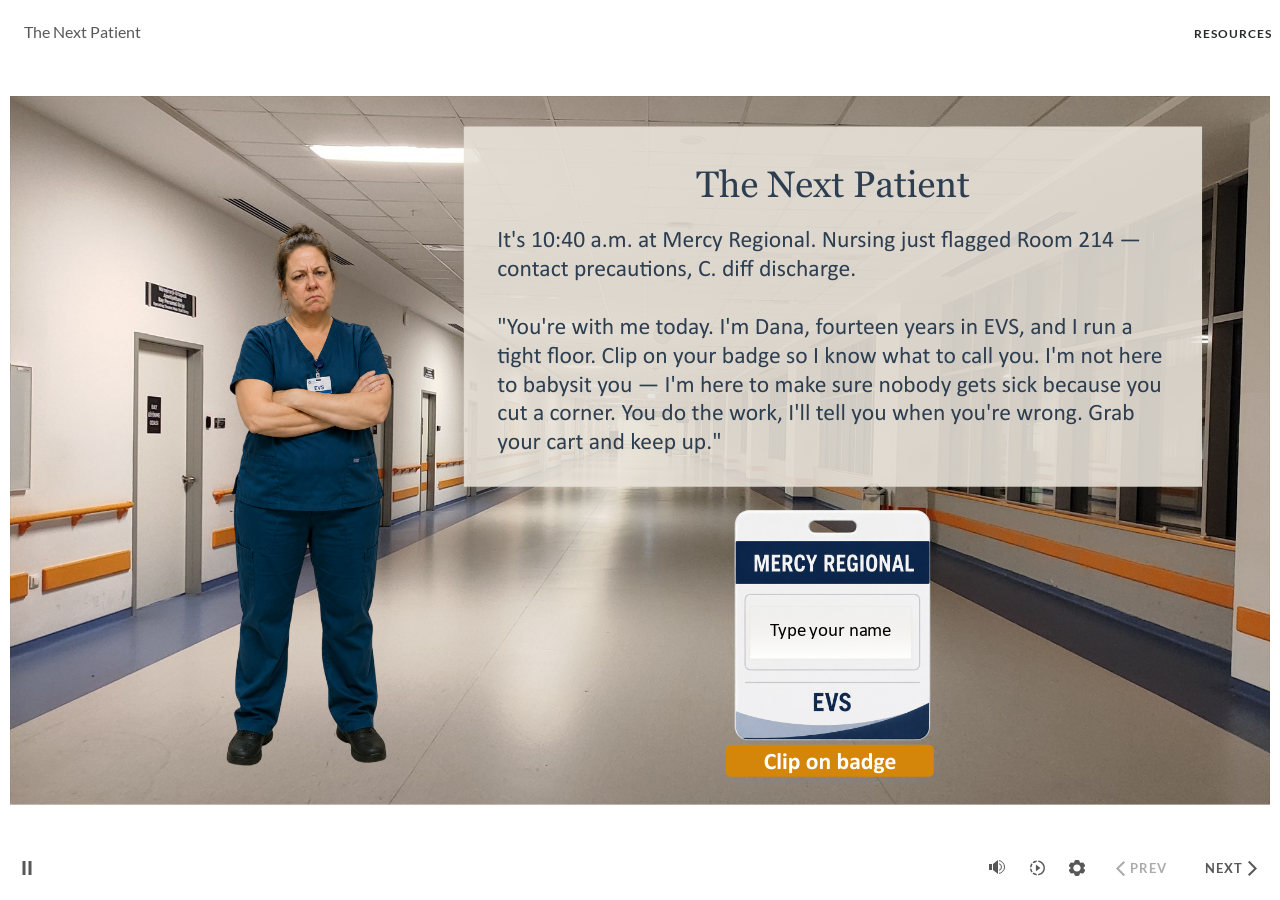
==== story.html @ 985b08ee "Add files via upload" ====
﻿<!doctype html>
<html lang="en-US">
<head>
  <meta charset="utf-8">
  <!-- Created using Storyline 360 x64 - http://www.articulate.com  -->
  <!-- version: 3.118.37034.0 -->
  <title>The Next Patient</title>
  <meta http-equiv="x-ua-compatible" content="IE=edge"/>
  <meta name="viewport" content="width=device-width,initial-scale=1,user-scalable=no,shrink-to-fit=no,minimal-ui"/>
  <meta name="apple-mobile-web-app-capable" content="yes"/>
  <style>
    html, body { height: 100%; padding: 0; margin: 0 }
    #app { height: 100%; width: 100%; }
  </style>

  <script>
    window.DS = {};
    window.globals = {
      DATA_PATH_BASE: '',
      HAS_FRAME: true,
      HAS_SLIDE: true,

      lmsPresent: false,
      tinCanPresent: false,
      cmi5Present: false,
      aoSupport: false,
      scale: 'Scaled',
      captureRc: false,
      browserSize: 'optimal',
      bgColor: '#FFFFFF',
      features: 'DropInBase,JsInteractions,LoadPromiseUpgrade,Localization,LocalizationTimeline,MediaPromiseUpgrade,PlayerMemoryEnhancements,PlayerSizeOption,SlideLevelScale',
      themeName: 'unified',
      preloaderColor: '#8C8C8C',
      suppressAnalytics: false,
      productChannel: 'stable',
      publishSource: 'storyline',
      aid: 'aid|6ab2eda1-05ac-5f25-b421-7ead1c97d7e1',
      cid: '32c3f5c1-2625-41d5-a9d0-18026ccf9404',
      playerVersion: '3.118.37034.0',
      publishTimestamp: '2026-06-10T00:47:49.8222255Z',
      maxIosVideoElements: 10,
      connectionSettings: { message: 'You%20are%20offline.%20Trying%20to%20reconnect...', useDarkTheme: true, mode: 'disabled' },
      hasFeature: function(feature) {
        return this.features.split(',').includes(feature);
      },
      
      parseParams: function(qs) {
        if (window.globals.parsedParams != null) {
          return window.globals.parsedParams;
        }
        qs = (qs || window.location.search.substr(1)).split('+').join(' ');
        var params = {},
            tokens,
            re = /[?&]?([^=]+)=([^&]*)/g;

        while (tokens = re.exec(qs)) {
          params[decodeURIComponent(tokens[1]).trim()] =
            decodeURIComponent(tokens[2]).trim();
        }
        window.globals.parsedParams = params;
        return params;
      }

    };

    if (window.flagsUnderTest != null) {
      window.globals.features = window.flagsUnderTest.reduce((accum, feature) => {
        if (!accum.includes(feature)) {
          accum.push(feature);
        }
        return accum;
      }, window.globals.features.split(',')).join();
    }
  </script>
  <script>
    var isIe11 = ('ActiveXObject' in window || window.MSBlobBuilder != null)
      && window.msCrypto != null && !window.ActiveXObject;
    if (isIe11) {
      window.globals.unsupportedBrowser = true;
      document.write(atob('[base64]'));
    }
  </script>

  <script>
    if (window.globals.hasFeature('Localization')) {
      
      
    }
  </script>

  
  
  <script>window.THREE = { };</script>
  
</head>
<body style="background: #FFFFFF" class="cs-HTML theme-unified">
  <!-- 360 -->
  <script>!function(){var e,i=/iPhone/i,o=/iPod/i,n=/iPad/i,t=/\biOS-universal(?:.+)Mac\b/i,r=/\bAndroid(?:.+)Mobile\b/i,a=/Android/i,d=/(?:SD4930UR|\bSilk(?:.+)Mobile\b)/i,p=/Silk/i,l=/Windows Phone/i,u=/\bWindows(?:.+)ARM\b/i,b=/BlackBerry/i,s=/BB10/i,c=/Opera Mini/i,f=/\b(CriOS|Chrome)(?:.+)Mobile/i,h=/Mobile(?:.+)Firefox\b/i,v=function(e){return void 0!==e&&"MacIntel"===e.platform&&"number"==typeof e.maxTouchPoints&&e.maxTouchPoints>1&&"undefined"==typeof MSStream};e=function(e){var m={userAgent:"",platform:"",maxTouchPoints:0};e||"undefined"==typeof navigator?"string"==typeof e?m.userAgent=e:e&&e.userAgent&&(m={userAgent:e.userAgent,platform:e.platform,maxTouchPoints:e.maxTouchPoints||0}):m={userAgent:navigator.userAgent,platform:navigator.platform,maxTouchPoints:navigator.maxTouchPoints||0};var g=m.userAgent,y=g.split("[FBAN");void 0!==y[1]&&(g=y[0]),void 0!==(y=g.split("Twitter"))[1]&&(g=y[0]);var A=function(e){return function(i){return i.test(e)}}(g),w={apple:{phone:A(i)&&!A(l),ipod:A(o),tablet:!A(i)&&(A(n)||v(m))&&!A(l),universal:A(t),device:(A(i)||A(o)||A(n)||A(t)||v(m))&&!A(l)},amazon:{phone:A(d),tablet:!A(d)&&A(p),device:A(d)||A(p)},android:{phone:!A(l)&&A(d)||!A(l)&&A(r),tablet:!A(l)&&!A(d)&&!A(r)&&(A(p)||A(a)),device:!A(l)&&(A(d)||A(p)||A(r)||A(a))||A(/\bokhttp\b/i)},windows:{phone:A(l),tablet:A(u),device:A(l)||A(u)},other:{blackberry:A(b),blackberry10:A(s),opera:A(c),firefox:A(h),chrome:A(f),device:A(b)||A(s)||A(c)||A(h)||A(f)},any:!1,phone:!1,tablet:!1};return w.any=w.apple.device||w.android.device||w.windows.device||w.other.device,w.phone=w.apple.phone||w.android.phone||w.windows.phone,w.tablet=w.apple.tablet||w.android.tablet||w.windows.tablet,w}(),"object"==typeof exports&&"undefined"!=typeof module?module.exports=e:"function"==typeof define&&define.amd?define((function(){return e})):this.isMobile=e}();
    window.isMobile.apple.tablet = window.isMobile.apple.tablet ||
      (navigator.platform === 'MacIntel' && navigator.maxTouchPoints > 1);
    window.isMobile.apple.device = window.isMobile.apple.device || window.isMobile.apple.tablet;
    window.isMobile.tablet = window.isMobile.tablet || window.isMobile.apple.tablet;
    window.isMobile.any = window.isMobile.any || window.isMobile.apple.tablet;
  </script>

  <div id="focus-sink" tabindex="-1"></div>

  <div id="preso"></div>
  <script>
    (function() {

      var classTypes = [ 'desktop', 'mobile', 'phone', 'tablet' ];

      var addDeviceClasses = function(prefix, testObj) {
        var curr, i;
        for (i = 0; i < classTypes.length; i++) {
          curr = classTypes[i];
          if (testObj[curr]) {
            document.body.classList.add(prefix + curr);
          }
        }
      };

      var params = window.globals.parseParams(),
          isDevicePreview = params.devicepreview === '1',
          isPhoneOverride = params.deviceType === 'phone' || (isDevicePreview && params.phone == '1'),
          isTabletOverride = (params.deviceType === 'tablet' || isDevicePreview) && !isPhoneOverride,
          isMobileOverride = isPhoneOverride || isTabletOverride;

      var deviceView = {
        desktop: !window.isMobile.any && !isMobileOverride,
        mobile: window.isMobile.any || isMobileOverride,
        phone: isPhoneOverride || (window.isMobile.phone && !isTabletOverride),
        tablet: isTabletOverride || window.isMobile.tablet
      };

      window.globals.deviceView = deviceView;
      window.isMobile.desktop = !window.isMobile.any;
      window.isMobile.mobile = window.isMobile.any;

      addDeviceClasses('view-', deviceView);

    })();
  </script>
  
  <script src='story_content/triggers.js' type=text/javascript></script>
<script src='story_content/user.js' type=text/javascript></script>
  <div class="slide-loader"></div>

  <script>
    var doc = document, loader = doc.body.querySelector('.slide-loader'); [ 1, 2, 3 ].forEach(function(n) { var d = doc.createElement('div'); d.style.backgroundColor = window.globals.preloaderColor; d.classList.add('mobile-loader-dot'); d.classList.add('dot' + n); loader.appendChild(d); });
  </script>

  <div class="mobile-load-title-overlay" style="display: none">
    <div class="mobile-load-title">The Next Patient</div>
  </div>

  <div class="mobile-chrome-warning"></div>

  
<style>
  .warn-connection-dialog {
    display: none;
    background: transparent;
    pointer-events: all;
    position: fixed;
    left: 0;
    top: 0;
    width: 100%;
    height: 100%;
    z-index: 999;
  }

  .warn-connection-content {
    pointer-events: all;
    border-radius: 4px;
    background: white;
    border: 1px solid #E7E7E7;
    color: #333333;
    box-shadow: 0 2px 4px rgba(0, 0, 0, 0.25);
    transition: all 150ms ease-out;
    position: absolute;
    white-space: nowrap;
  }

  .view-phone.is-landscape .warn-connection-content {
    left: 23px;
    bottom: 23px;
  }

  .view-tablet.is-landscape .warn-connection-content {
    left: 50%;
    top: 20px;
    transform: translateX(-50%);
  }

  .view-mobile.is-portrait .warn-connection-content {
    transform: translate(-50%, calc(-100% - 15px));
  }

  .warn-connection-content p {
    display: inline-block;
    margin: 0 8px 0 0;
    line-height: 33px;
    font-size: 11px;
  }

  .warn-connection-content svg {
    position: relative;
    vertical-align: middle;
    margin: 0 2px 2px 8px;
  }

  .view-desktop .warn-connection-content {
    left: 1.5em;
    bottom: 1.5em;
  }

  .view-desktop .warn-connection-content p {
    font-size: 1.1em;
  }

  .is-offline .warn-connection-dialog {
    display: block;
  }

  .is-offline .cs-panel * {
    pointer-events: none !important;
  }

  .is-offline .cs-panel {
    pointer-events: all !important;
  }

  .is-offline #nav-controls * {
    pointer-events: none !important;
  }

  .is-offline #nav-controls {
    pointer-events: all !important;
  }
</style>

<div class="warn-connection-dialog" role="alertdialog" aria-modal="true" tabindex="0" aria-labelledby="warn-connection-message">
  <div class="warn-connection-content">
    <svg width="17" height="15" viewBox="0 0 17 15" xmlns="http://www.w3.org/2000/svg">
      <path fill="#8F0000" stroke="white" d="M16.07,12.98 L15.88,12.23 L9.51,1.21 C8.97,0.26,7.6,0.26,7.06,1.21 L0.69,12.23 C0.15,13.16,0.81,14.36,1.91,14.36 H14.65 C15.47,14.36,16.05,13.7,16.07,12.98 Z"/>
      <path fill="white" stroke="white" d="M8.58,5.5 C8.35,5.28,8.5,5.35,8.21,5.32 C8.09,5.35,7.97,5.49,7.96,5.67 C7.97,5.79,7.98,5.92,7.98,6.04 L7.98,6.04 C7.99,6.17,8,6.31,8.01,6.43 L8.01,6.44 C8.03,6.92,8.06,7.41,8.09,7.9 L8.09,7.9 C8.12,8.39,8.14,8.88,8.17,9.37 C8.17,9.39,8.18,9.42,8.2,9.44 C8.23,9.46,8.25,9.47,8.28,9.47 C8.31,9.47,8.34,9.46,8.35,9.44 C8.37,9.43,8.38,9.4,8.39,9.35 L8.39,9.34 C8.39,9.24,8.4,9.15,8.4,9.05 L8.4,9.05 C8.41,8.96,8.41,8.86,8.42,8.75 C8.43,8.44,8.45,8.12,8.47,7.81 L8.47,7.81 C8.49,7.49,8.51,7.18,8.53,6.87 C8.55,6.46,8.56,6.05,8.59,5.64 L8.6,5.62 C8.6,5.57,8.59,5.53,8.58,5.5 L8.21,5.32 Z"/>
      <circle fill="white" stroke="white" cx="8.3" cy="11.35" r="0.3"/>
    </svg>
    <p id="warn-connection-message">You are offline. Trying to reconnect...</p>
  </div>
</div>

<script>
  (function() {
    window.DS.connection = {
      warningShown: false,
      assets: {},
      loadingAssetGroup: false,
      retryDelay: 500
    };

    var connectionSettings = window.globals.connectionSettings || {};

    var useConnectionMessages = window.AbortController != null &&
      window.location.protocol != 'file:' &&
      connectionSettings.mode === 'normal';

    window.DS.connection.useConnectionMessages = useConnectionMessages;

    var assetCount = 0;
    var checkLoadedId;


    if (useConnectionMessages && connectionSettings != null) {
      var contentEl = document.querySelector('.warn-connection-content');
      var messageEl = contentEl.querySelector('p');

      if (connectionSettings.useDarkTheme) {
        contentEl.style.borderColor = '#BABBBA';
        contentEl.style.backgroundColor = '#282828';
        contentEl.style.color = '#FFFFFF';
      }

      if (connectionSettings.message != null) {
        messageEl.textContent = window.decodeURIComponent(connectionSettings.message);
      }
    }

    function checkAssetsReady() {
      for (var i in DS.connection.assets) {
        if (!DS.connection.assets[i].success) {
          return false;
        }
      }
      return true;
    }

    function stopAssetGroup() {
      if (!useConnectionMessages) { return; }

      assetCount = 0;

      DS.connection.oldAssetGroup = DS.connection.assets;
      DS.connection.assets = {};
      DS.connection.loadingAssetGroup = false;
      clearInterval(checkLoadedId);
    }

    function startAssetGroup() {
      if (!useConnectionMessages) { return; }
      var ticks = 0;
      clearInterval(checkLoadedId);
      checkLoadedId = setInterval(function() {
        var loaded = 0;
        if (assetCount === 0 && loaded === 0) {
          clearInterval(checkLoadedId);
          return;
        }

        for (var i in DS.connection.assets) {
          if (DS.connection.assets[i].success) {
            loaded++;
          }
        }

        if (assetCount === loaded && checkAssetsReady()) {
          for (var i in DS.connection.assets) {
            if (DS.connection.assets[i].action) {
              DS.connection.assets[i].action();
            }
          }
          hideWarning();
          stopAssetGroup();
        }
      }, 100)
    }

    function requiredAsset(url, action, retry, type) {
      if (!useConnectionMessages) { return; }
      if (DS.connection.assets[url]) { return; }

      DS.connection.assets[url] = {
        success: false, action: action, retry: retry, type: type
      };
      assetCount = Object.keys(DS.connection.assets).length;
      if (!DS.connection.loadingAssetGroup) {
        startAssetGroup();
      }
      DS.connection.loadingAssetGroup = true;
    }

    function assetLoaded(url) {
      if (!useConnectionMessages) { return; }
      if (DS.connection.assets[url]) {
        DS.connection.assets[url].success = true;
      }
    }

    function assetFailed(url) {
      if (!useConnectionMessages) { return; }
      if (!DS.connection.assets[url]) {
        if (/\.js$/.test(url) && url.indexOf('transcripts') === -1) {
          setTimeout(function() {
            if (DS.connection.lastSlideLoaded != null) {
              DS.connection.lastSlideLoaded();
            }
          }, DS.connection.retryDelay);
        }
        return;
      }
      if (!DS.connection.warningShown) { showWarning(); }
      if (DS.connection.assets[url].retry) {
        setTimeout(function() {
          if (!DS.connection.assets[url].success) {
            DS.connection.assets[url].retry()
          }
        }, DS.connection.retryDelay);
      }
    }

    function hideWarning() {
      document.body.classList.remove('is-offline');
      DS.connection.warningShown = false;
      enableKeys();
    }
    DS.connection.hideWarning = hideWarning

    function showWarning(btn) {
      document.body.classList.add('is-offline')
      DS.connection.warningShown = true;
      updateWarningPosition();
      disableKeys();
    }

    function updateWarningPosition() {
      if (!DS.connection.warningShown) {
        return;
      }

      var isPortrait = document.body.classList.contains('is-portrait');
      var isMobile = document.body.classList.contains('view-mobile');
      var warningEl = document.querySelector('.warn-connection-content');

      if (isPortrait && isMobile) {
        var slide = document.querySelector('.primary-slide');
        var slideRect = slide != null
          ? slide.getBoundingClientRect()
          : { top: window.innerHeight, left: 0, width: window.innerWidth };

        warningEl.style.top = `${slideRect.top}px`
        warningEl.style.left = `${slideRect.left + slideRect.width / 2}px`
      } else {
        warningEl.style.top = null;
        warningEl.style.left = null;
      }

      window.requestAnimationFrame(updateWarningPosition);
    }

    function onDisableKeyDown(e) {
      e.preventDefault();
      e.stopImmediatePropagation();
    }

    function onDisableKeyUp(e) {
      e.preventDefault();
      e.stopImmediatePropagation();
    }

    var accStyle = document.createElement('style');
    var warnDialogEl = document.querySelector('.warn-connection-dialog');

    function disableKeys() {
      if (DS.views && DS.views.nsStack && DS.views.nsStack.length === 1) {
        DS.views.nsStack[0].tabReachable = false
        DS.views.nsStack[0].updateTabIndex(true);
      }

      accStyle.innerHTML = '.acc-shadow-dom { display: none; }';
      document.body.appendChild(accStyle);

      warnDialogEl.parentNode.append(warnDialogEl);
      warnDialogEl.focus();
    }

    function enableKeys() {
      accStyle.remove();
      if (DS.views && DS.views.nsStack && DS.views.nsStack.length === 1 && DS.views.nsStack[0].name === '_frame') {
        DS.views.nsStack[0].tabReachable = true;
        DS.views.nsStack[0].updateTabIndex();
      }
    }

    // these will all be noops if the feature flag isn't set in
    // the data and `window.globals.features`
    DS.connection.requiredAsset = requiredAsset;
    DS.connection.assetLoaded = assetLoaded;
    DS.connection.assetFailed = assetFailed;
    DS.connection.stopAssetGroup = stopAssetGroup;
    DS.connection.startAssetGroup = startAssetGroup;
  })();
</script>


  <script>
    
    if (window.autoSpider && window.vInterfaceObject) {
      document.querySelector('.mobile-load-title-overlay').style.display = 'none';
    }
  </script>

  

  <link rel="stylesheet" href="html5/data/css/output.min.css" data-noprefix/>
</body>
<script src="html5/lib/scripts/bootstrapper.min.js"></script>
</html>
---- html5/data/css/output.min.css ----
@font-face {
  font-family: 'LatoBold Charset1_ Bold2D8C2DC6';
  src: url('[data-uri]');
  font-style: normal;
  font-weight: bold;
}
@font-face {
  font-family: 'Lato Charset1_ 6ePHUVAz237AF536';
  src: url('[data-uri]');
  font-style: normal;
  font-weight: normal;
}
@font-face {
  font-family: 'Georgia Charset1_ 5xEaN6C5580AA';
  src: url('[data-uri]');
  font-style: normal;
  font-weight: normal;
}
@font-face {
  font-family: 'Calibri Charset1_ 66lrAF9883677';
  src: url('[data-uri]');
  font-style: normal;
  font-weight: normal;
}
@font-face {
  font-family: 'CalibriBold CharsetBold862FBBC3';
  src: url('[data-uri]');
  font-style: normal;
  font-weight: bold;
}
@font-face {
  font-family: 'Open SansBold CharsBold02F46B6C';
  src: url('[data-uri]');
  font-style: normal;
  font-weight: bold;
}
@font-face {
  font-family: 'Georgia Charset0_v2mMMb9D06365F';
  src: url('[data-uri]');
  font-style: normal;
  font-weight: normal;
}
@font-face {
  font-family: 'Calibri Charset0_v2mWipD31519F7';
  src: url('[data-uri]');
  font-style: normal;
  font-weight: normal;
}
@font-face {
  font-family: 'CalibriBold CharsetBold507D4E76';
  src: url('[data-uri]');
  font-style: normal;
  font-weight: bold;
}
@font-face {
  font-family: 'Open SansBold CharsBoldE47A47C6';
  src: url('[data-uri]');
  font-style: normal;
  font-weight: bold;
}
.cs-HTML {
  background: rgba(255, 255, 255, 1);
}
.cs-pxabnsnfns00010100101 .cs-infopanel  {
  box-shadow: 0 1px 0 rgba(0, 0, 0, 0);
  background: rgba(255, 255, 255, 1);
}
.cs-pxabnsnfns00010100101 .cs-infopanel .cs-link {
  color: rgba(88, 88, 88, 1);
}
.cs-pxabnsnfns00010100101 .cs-infopanel .cs-link:hover {
  color: rgba(255, 255, 255, 1);
}
.cs-pxabnsnfns00010100101 .cs-infopanel .cs-name {
  color: rgba(68, 68, 68, 1);
}
.cs-pxabnsnfns00010100101 .cs-infopanel .cs-title {
  color: rgba(153, 153, 153, 1);
}
.cs-pxabnsnfns00010100101 .cs-infopanelpopup  {
  box-shadow: 0 1px 0 rgba(0, 0, 0, 0);
  background: rgba(0, 0, 0, 0);
}
.cs-pxabnsnfns00010100101 .cs-infopanelpopup .cs-link {
  color: rgba(255, 0, 0, 1);
}
.cs-pxabnsnfns00010100101 .cs-infopanelpopup .cs-link:hover {
  color: rgba(255, 255, 255, 1);
}
.cs-pxabnsnfns00010100101 .cs-infopanelpopup .cs-name {
  color: rgba(255, 255, 255, 1);
}
.cs-pxabnsnfns00010100101 .cs-infopanelpopup .cs-bio {
  color: rgba(88, 88, 88, 1);
}
.cs-pxabnsnfns00010100101 .cs-timer  {
  color: rgba(88, 88, 88, 1);
}
.cs-pxabnsnfns00010100101 .cs-duration stop:first-child {
  stop-color: rgba(220, 220, 220, 1);
}
.cs-pxabnsnfns00010100101 .cs-duration stop:last-child {
  stop-color: rgba(220, 220, 220, 1);
}
.cs-pxabnsnfns00010100101 .cs-elapsed stop:first-child {
  stop-color: rgba(254, 227, 71, 1);
}
.cs-pxabnsnfns00010100101 .cs-elapsed stop:last-child {
  stop-color: rgba(254, 227, 71, 1);
}
.cs-pxabnsnfns00010100101 .cs-timer .cs-pie .cs-innerstroke {
  stroke: rgba(199, 199, 199, 1);
}
.cs-pxabnsnfns00010100101 .cs-timer .cs-pie .cs-innerborder {
  stroke: rgba(255, 255, 255, 1);
}
.cs-pxabnsnfns00010100101 .cs-window  {
  box-shadow: 0 8px 5px rgba(0, 0, 0, 0.2);
  border-color: rgba(49, 99, 0, 1);
  background: rgba(250, 250, 250, 1);
  color: rgba(70, 70, 70, 1);
}
.cs-pxabnsnfns00010100101 .cs-window .cs-diva {
  border-color: rgba(0, 0, 0, 0);
}
.cs-pxabnsnfns00010100101 .cs-window .cs-divb {
  border-color: rgba(0, 0, 0, 0);
}
.cs-pxabnsnfns00010100101 .cs-editor .cs-editor-slide {
  color: rgba(255, 255, 255, 1);
}
.cs-pxabnsnfns00010100101 .cs-editor .cs-editor-html {
  color: rgba(70, 70, 70, 1);
}
.cs-pxabnsnfns00010100101 .cs-editor .cs-editor-button {
  text-shadow: 0 1px 0 rgba(0, 0, 0, 0);
  color: rgba(255, 255, 255, 1);
  border-color: rgba(33, 68, 0, 1);
  background: rgba(60, 124, 0, 1);
}
.cs-pxabnsnfns00010100101 .cs-editor .cs-editor-button:hover {
  background: rgba(66, 142, 0, 1);
}
.cs-pxabnsnfns00010100101 .cs-editor .cs-editor-button:active {
  background: rgba(46, 93, 0, 1);
}
.cs-pxabnsnfns00010100101 .cs-listitem  {
  color: rgba(70, 70, 70, 1);
  border-color: none;
  border: 1px solid transparent;
}
.cs-pxabnsnfns00010100101 .cs-listitem:hover {
  background: rgba(0, 0, 0, 0.05);
  border-color: rgba(142, 143, 142, 1) !important;
  border-width: 1px;
  border-radius: 2px;
  border-style: solid;
  box-sizing: border-box;
}
.cs-pxabnsnfns00010100101 .cs-listitem.hover {
  background: rgba(0, 0, 0, 0.05);
  border-color: rgba(142, 143, 142, 1) !important;
  border-width: 1px;
  border-radius: 2px;
  border-style: solid;
  box-sizing: border-box;
}
.cs-pxabnsnfns00010100101 .cs-glossary  {
  color: rgba(70, 70, 70, 1);
}
.cs-pxabnsnfns00010100101 .cs-glossary .cs-scrolling-panel {
  background: rgba(0, 0, 0, 0);
}
.cs-pxabnsnfns00010100101 .cs-glossary .cs-term.cs-selected .cs-choice-list-trigger {
  color: rgba(255, 255, 255, 1);
  background: rgba(255, 255, 255, 1);
}
.cs-pxabnsnfns00010100101 .cs-glossary .cs-term.cs-selected .cs-choice-list-trigger:focus {
  color: rgba(255, 255, 255, 1);
  background: rgba(255, 255, 255, 1);
}
.cs-pxabnsnfns00010100101 .cs-glossary .cs-term:hover .cs-choice-list-trigger {
  background: rgba(70, 70, 70, 1);
}
.cs-pxabnsnfns00010100101 .cs-glossary .cs-term.hover .cs-choice-list-trigger {
  background: rgba(70, 70, 70, 1);
}
.cs-pxabnsnfns00010100101 .cs-glossary .cs-term .cs-choice-list-trigger:focus {
  background: rgba(70, 70, 70, 1);
}
.cs-pxabnsnfns00010100101 .cs-glossary .cs-diva {
  border-color: rgba(0, 0, 0, 0);
}
.cs-pxabnsnfns00010100101 .cs-glossary .cs-divb {
  border-color: rgba(0, 0, 0, 0);
}
.cs-pxabnsnfns00010100101 .cs-glossary .cs-divc {
  border-color: rgba(0, 0, 0, 0);
}
.cs-pxabnsnfns00010100101 .cs-glossary .cs-heading {
  color: rgba(44, 47, 48, 1);
  font-weight: 700;
}
.note-content p span {
  color: rgba(70, 70, 70, 1);
  line-height: 1.4em;
  font-size: 103.769%;
}
.cs-pxabnsnfns00010100101 .cs-resource .cs-separator {
  border-color: rgba(0, 0, 0, 0);
}
.cs-pxabnsnfns00010100101 .cs-outline  {
  color: rgba(45, 45, 45, 1);
}
.cs-pxabnsnfns00010100101 .cs-outline .cs-diva {
  border-color: rgba(0, 0, 0, 0);
}
.cs-pxabnsnfns00010100101 .cs-outline .cs-divb {
  border-color: rgba(0, 0, 0, 0);
}
.cs-pxabnsnfns00010100101 .cs-outline .cs-divc {
  border-color: rgba(0, 0, 0, 0);
}
.cs-pxabnsnfns00010100101 .cs-outline .cs-search-filter:hover {
  color: rgba(0, 0, 0, 0);
}
.cs-pxabnsnfns00010100101 .cs-outline .cs-search-filter.hover {
  color: rgba(0, 0, 0, 0);
}
.cs-pxabnsnfns00010100101 .cs-transcript  {
  color: rgba(255, 255, 255, 1);
}
.cs-pxabnsnfns00010100101 .cs-transcript .cs-div {
  border-color: rgba(0, 0, 0, 0);
}
.cs-pxabnsnfns00010100101 .cs-tabs:not(.topmenu-item) {
  color: rgba(39, 43, 44, 1);
}
.cs-pxabnsnfns00010100101 .cs-tabs .cs-inner-button:not(.topmenu-item) {
  text-shadow: 0 1px 0 rgba(0, 0, 0, 0);
}
.cs-pxabnsnfns00010100101 .cs-tabs:hover:not(.topmenu-item) {
  color: rgba(39, 43, 44, 1);
}
.cs-pxabnsnfns00010100101 .cs-tabs.cs-selected {
  background: rgba(0, 0, 0, 0);
  color: rgba(39, 43, 44, 1);
}
.cs-pxabnsnfns00010100101 .cs-seekcontrol  {
  background: rgba(0, 0, 0, 0);
  border-color: rgba(0, 0, 0, 0);
}
.cs-pxabnsnfns00010100101 .cs-seekcontrol .cs-button:hover .cs-icon {
  fill: rgba(255, 255, 255, 1);
}
.cs-pxabnsnfns00010100101 .cs-seekcontrol .cs-button.hover .cs-icon {
  fill: rgba(255, 255, 255, 1);
}
.cs-pxabnsnfns00010100101 .cs-seekcontrol .cs-button .cs-icon-shadow {
  fill: rgba(0, 0, 0, 0);
}
.cs-pxabnsnfns00010100101 .cs-seekcontrol .cs-button .cs-icon {
  fill: rgba(140, 140, 140, 1);
}
.cs-pxabnsnfns00010100101 .cs-seekcontrol .cs-seek .cs-fill {
  background: rgba(255, 255, 255, 0.6);
}
.cs-pxabnsnfns00010100101 .cs-seekcontrol .cs-seek {
  background: rgba(142, 143, 142, 1);
  border-color: rgba(0, 0, 0, 0);
}
.cs-pxabnsnfns00010100101 .cs-searchinput .cs-input {
  color: rgba(70, 70, 70, 1);
  border-color: rgba(0, 0, 0, 0);
  background: rgba(0, 0, 0, 0.05);
}
.cs-pxabnsnfns00010100101 .cs-searchinput .cs-input:focus {
  color: rgba(44, 47, 48, 1);
  background: rgba(41, 41, 41, 1);
}
.cs-pxabnsnfns00010100101 .cs-searchinput .cs-input:hover {
  box-shadow: inset 0 0 1px 0 rgba(69, 126, 19, 0);
}
.cs-pxabnsnfns00010100101 .cs-searchinput .cs-input.hover {
  box-shadow: inset 0 0 1px 0 rgba(69, 126, 19, 0);
}
.cs-pxabnsnfns00010100101 .cs-searchinput .cs-button .cs-icon {
  fill: rgba(88, 88, 88, 1);
}
.cs-pxabnsnfns00010100101 .cs-searchinput .cs-button:hover {
  fill: rgba(63, 133, 0, 1);
}
.cs-pxabnsnfns00010100101 .cs-searchinput .cs-button.hover {
  fill: rgba(63, 133, 0, 1);
}
.cs-pxabnsnfns00010100101 .cs-menu  {
  box-shadow: 0 1px 0 rgba(0, 0, 0, 0);
  background: rgba(250, 250, 250, 1);
}
.cs-pxabnsnfns00010100101 .cs-topmenu-item.active .cs-tab {
  background: rgba(250, 250, 250, 1);
}
.cs-pxabnsnfns00010100101 .cs-logo  {
  box-shadow: 0 1px 0 rgba(37, 75, 0, 1);
  background: rgba(255, 255, 255, 0);
}
.cs-pxabnsnfns00010100101 .cs-checkbox  {
  color: rgba(255, 255, 255, 1);
}
.cs-pxabnsnfns00010100101 .cs-checkbox:hover {
  border-color: rgba(175, 221, 130, 1);
}
.cs-pxabnsnfns00010100101 .cs-checkbox.hover {
  border-color: rgba(175, 221, 130, 1);
}
.cs-pxabnsnfns00010100101 .cs-checkbox .cs-box {
  color: rgba(255, 255, 255, 1);
  border-color: rgba(42, 83, 0, 1);
}
.cs-pxabnsnfns00010100101 .cs-checkbox .cs-box:checked::after {
  color: rgba(43, 196, 0, 1);
}
.cs-pxabnsnfns00010100101 .cs-button  {
  text-shadow: 0 1px 0 rgba(0, 0, 0, 0);
  color: rgba(88, 88, 88, 1);
  border-color: rgba(0, 0, 0, 0);
  background: rgba(0, 0, 0, 0);
  box-shadow: 0 1px 0 rgba(0, 0, 0, 0);
}
.cs-pxabnsnfns00010100101 .cs-button .cs-icon {
  fill: rgba(88, 88, 88, 1);
}
.cs-pxabnsnfns00010100101 .cs-button .cs-icon-shadow {
  fill: rgba(0, 0, 0, 0);
}
.cs-pxabnsnfns00010100101 .cs-button:hover {
  background: rgba(39, 43, 44, 1);
}
.cs-pxabnsnfns00010100101 .cs-button.hover {
  background: rgba(39, 43, 44, 1);
}
.cs-pxabnsnfns00010100101 .cs-button:active {
  background: rgba(0, 0, 0, 0);
}
.cs-pxabnsnfns00010100101 .cs-button.cs-disabled:hover {
  background: rgba(0, 0, 0, 0);
}
.cs-pxabnsnfns00010100101 .cs-button.cs-disabled.hover {
  background: rgba(0, 0, 0, 0);
}
.cs-pxabnsnfns00010100101 .cs-button.cs-disabled:active {
  background: rgba(0, 0, 0, 0);
}
.cs-pxabnsnfns00010100101 .cs-button.cs-volume:hover {
  background: rgba(0, 0, 0, 0);
}
.cs-pxabnsnfns00010100101 .cs-button.cs-volume.hover {
  background: rgba(0, 0, 0, 0);
}
.cs-pxabnsnfns00010100101 .cs-button.cs-volume:active {
  background: rgba(0, 0, 0, 0);
}
.cs-pxabnsnfns00010100101.cs-base  {
  color: rgba(88, 88, 88, 1);
  border-color: rgba(255, 255, 255, 0);
  background: rgba(255, 255, 255, 1);
}
.cs-pxabnsnfns00010100101.cs-base .cs-separator .cs-diva {
  background: rgba(250, 250, 250, 1);
}
.cs-pxabnsnfns00010100101.cs-base .cs-separator .cs-divb {
  background: rgba(0, 0, 0, 0);
}
.cs-pxabnsnfns00010100101.cs-base .cs-topmenu-item.active .cs-tab {
  border-color: rgba(250, 250, 250, 1);
}
.cs-pxabnsnfns00010100101.cs-base .cs-topmenu-item.active .cs-panel {
  border-color: rgba(250, 250, 250, 1);
}
.cs-pxabnsnfns00010100101.cs-base .cs-left {
  background: rgba(250, 250, 250, 1);
}
.cs-pxabnsnfns00010100101.cs-base .cs-area-primary .cs-slide-container {
  background: rgba(255, 255, 255, 1);
}
.cs-pxabnsnfns00010100101.cs-base.cs-custom-theme .cs-brandhighlight-bg {
  background: rgba(72, 147, 184, 1) !important;
}
.cs-pxabnsnfns00010100101.cs-base.cs-custom-theme .cs-brandhighlight-secondary-bg {
  background: rgba(72, 147, 184, 1) !important;
}
.cs-pxabnsnfns00010100101.cs-base.cs-custom-theme .cs-brandhighlight-border {
  border-color: rgba(72, 147, 184, 1) !important;
}
.cs-pxabnsnfns00010100101.cs-base.cs-custom-theme .cs-brandhighlight-text {
  color: rgba(72, 147, 184, 1) !important;
}
.cs-pxabnsnfns00010100101.cs-base.cs-custom-theme .cs-brandhighlight-fill {
  fill: rgba(72, 147, 184, 1) !important;
}
.cs-pxabnsnfns00010100101.cs-base.cs-custom-theme .cs-listitem.cs-selected {
  background-color: rgba(0, 0, 0, 0.05) !important;
}
.cs-pxabnsnfns00010100101 .cs-volume::-moz-range-thumb {
  border-color: rgba(43, 85, 0, 1);
  box-shadow: inset 0 0 1px 0 rgba(43, 85, 0, 1);
  background: rgba(255, 255, 255, 1);
}
.cs-pxabnsnfns00010100101 .cs-volume::-ms-thumb {
  border-color: rgba(43, 85, 0, 1);
  box-shadow: inset 0 0 1px 0 rgba(43, 85, 0, 1);
  background: rgba(255, 255, 255, 1);
}
.cs-pxabnsnfns00010100101 .cs-volume::-webkit-slider-thumb {
  border-color: rgba(43, 85, 0, 1);
  box-shadow: inset 0 0 1px 0 rgba(43, 85, 0, 1);
  background: rgba(255, 255, 255, 1);
}
.cs-pxabnsnfns00010100101 .cs-volume::-moz-range-track {
  border-color: rgba(66, 140, 1, 1);
  background: rgba(142, 143, 142, 1);
}
.cs-pxabnsnfns00010100101 .cs-volume::-ms-track {
  border-color: rgba(66, 140, 1, 1);
  background: rgba(142, 143, 142, 1);
}
.cs-pxabnsnfns00010100101 .cs-volume::-webkit-slider-runnable-track {
  border-color: rgba(66, 140, 1, 1);
  background: rgba(142, 143, 142, 1);
}
body.show-focus .tab-focus-box {
  box-shadow: 0 0 0 1px rgba(255, 255, 0, 1), 0 0 0 3px rgba(0, 32, 96, 1), 0 0 5px 5px rgba(255, 255, 0, 1);
  border-color: transparent;
  outline: 2px transparent solid;
}
.skipnav {
  box-shadow: 0 0 0 1px rgba(255, 255, 0, 1), 0 0 0 3px rgba(0, 32, 96, 1), 0 0 5px 5px rgba(255, 255, 0, 1);
  border-color: transparent;
  outline: 2px transparent solid;
}
.cs-pxabnsnfns00010100101 .cs-listitem:hover {
  color: none;
}
.cs-pxabnsnfns00010100101 .cs-listitem.hover {
  color: none;
}
.cs-pxabnsnfns00010100101 .cs-listitem.cs-viewed {
  color: #464646;
}
.cs-pxabnsnfns00010100101 .cs-listitem {
  color: #464646;
}
.cs-pxabnsnfns00010100101 .cs-listitem:hover .cs-icon-carrot * {
  fill: none;
}
.cs-pxabnsnfns00010100101 .cs-listitem.hover .cs-icon-carrot * {
  fill: none;
}
.cs-pxabnsnfns00010100101 .cs-listitem .cs-icon-carrot {
  color: none;
  top: calc(3px);
}
.cs-pxabnsnfns00010100101 .cs-listitem .cs-icon-carrot .cs-shadow {
  color: #2C2F30;
}
.cs-pxabnsnfns00010100101 .item-collapsible .is-scene {
  color: #2C2F30 !important;
  font-weight: 700;
}
.cs-pxabnsnfns00010100101 .is-scene .cs-icon-carrot * {
  color: #2C2F30 !important;
  font-weight: 700;
}
.cs-pxabnsnfns00010100101 .is-scene:not(.outline-links-collapse) > a {
  color: #2C2F30;
}
.cs-pxabnsnfns00010100101 .is-scene:not(.outline-links-collapse) .cs-icon-carrot * {
  fill: none !important;
  color: #2C2F30 !important;
}
.cs-pxabnsnfns00010100101 .tabs, .cs-pxabnsnfns00010100101 .cs-logo {
  border-bottom: 1px solid rgba(142, 143, 142, 1);
}
.cs-pxabnsnfns00010100101 .area-secondary-wrapper:after {
  background-image: url('[data-uri]');
  background-size: 100%;
}
.cs-pxabnsnfns00010100101 .panel-footer {
  background: #FAFAFA;
}
.cs-pxabnsnfns00010100101 #outline-search {
  background: rgba(0, 0, 0, 0.05);
  border-color: rgba(142, 143, 142, 1);
  border-width: 1px;
  border-style: solid;
}
.cs-pxabnsnfns00010100101 .topmenu-panel #outline-search {
  background: #EAEAEA;
}
.cs-pxabnsnfns00010100101 .search-icon circle, .cs-pxabnsnfns00010100101 .search-icon path {
  stroke: #585858;
}
.cs-pxabnsnfns00010100101 #outline-search input[type   =search] {
  color: #2C2F30;
}
.cs-pxabnsnfns00010100101 #outline-search ::-webkit-input-placeholder {
  color: #464646 !important;
}
.cs-pxabnsnfns00010100101 #outline-search :-ms-input-placeholder {
  color: #464646 !important;
}
.cs-pxabnsnfns00010100101 #outline-search ::-moz-placeholder {
  color: #464646 !important;
  opacity: 1;
}
.cs-pxabnsnfns00010100101 .cs-topmenu-item.active, body:not(.is-touchable-tablet) .cs-pxabnsnfns00010100101 .cs-topmenu-item:hover {
  color: #272B2C;
}
.cs-pxabnsnfns00010100101 .cs-topmenu-item.button-tapped {
  color: #272B2C;
}
.cs-pxabnsnfns00010100101 .cs-topmenu-item.active .cs-tab, .cs-pxabnsnfns00010100101 .cs-topmenu-item .cs-tab {
  background: transparent !important;
  border: none !important;
}
.cs-pxabnsnfns00010100101 .top-tabs-drop-icon div {
  background: #585858;
}
.cs-pxabnsnfns00010100101 .cs-panel.topmenu-panel .panel-content, .cs-pxabnsnfns00010100101 .top-tabs-drop {
  background: #FAFAFA;
}
.cs-pxabnsnfns00010100101 .cs-topmenu-item.active .cs-panel {
  background: #FAFAFA;
}
.cs-pxabnsnfns00010100101 .cs-menu.topmenu-panel, .cs-pxabnsnfns00010100101 .top-tabs-drop {
  border: 1px solid rgba(250, 250, 250, 1) !important;
  border-radius: 3px;
}
.cs-pxabnsnfns00010100101 .resources .resources-list a:hover {
  background: rgba(0, 0, 0, 0.05);
}
body:not(.is-touchable-tablet) .cs-pxabnsnfns00010100101 .resources .resources-list a:hover {
  background: rgba(0, 0, 0, 0.05);
}
.cs-pxabnsnfns00010100101 .resources .resources-list a.hover {
  background: rgba(0, 0, 0, 0.05);
}
body:not(.is-touchable-tablet) .cs-pxabnsnfns00010100101 .resources .resources-list a.hover {
  background: rgba(0, 0, 0, 0.05);
}
.cs-pxabnsnfns00010100101 .resources .resources-list a.button-tapped {
  background: rgba(0, 0, 0, 0.05);
}
.cs-pxabnsnfns00010100101 .cs-icon path, .cs-pxabnsnfns00010100101 .cs-icon rect, .cs-pxabnsnfns00010100101 .cs-icon polygon, .cs-pxabnsnfns00010100101 .menu-icon-wrapper.menu-icon-wrapper-hover path {
  fill: #585858;
}
.cs-pxabnsnfns00010100101 .cs-icon .icon-stroke-only {
  fill: none !important;
  stroke: #585858 !important;
}
body:not(.is-touchable-tablet) .cs-pxabnsnfns00010100101 .cs-button:hover .cs-icon path, body:not(.is-touchable-tablet) .cs-pxabnsnfns00010100101 .cs-button:hover .cs-icon rect, body:not(.is-touchable-tablet) .cs-pxabnsnfns00010100101 .cs-button:hover .cs-icon polygon {
  fill: #272B2C;
}
body:not(.is-touchable-tablet) .cs-pxabnsnfns00010100101 .cs-tabs:hover .search-icon circle, body:not(.is-touchable-tablet) .cs-pxabnsnfns00010100101 .cs-tabs:hover .search-icon path {
  stroke: #272B2C;
}
.cs-pxabnsnfns00010100101 .cs-button.button-tapped .cs-icon path, .cs-pxabnsnfns00010100101 .cs-button.button-tapped .cs-icon rect, .cs-pxabnsnfns00010100101 .cs-button.button-tapped .cs-icon polygon {
  fill: #272B2C;
}
body:not(.is-touchable-tablet) .cs-pxabnsnfns00010100101 .cs-button:hover .cs-icon .icon-stroke-only {
  fill: none !important;
  stroke: #272B2C !important;
}
.cs-pxabnsnfns00010100101 .cs-button:button-tapped .cs-icon .icon-stroke-only {
  fill: none !important;
  stroke: #272B2C !important;
}
.cs-pxabnsnfns00010100101 .menu-icon-wrapper.menu-icon-wrapper-hover svg path {
  fill: #272B2C;
}
.floating-sidebar:not(.sidebar-closed) .cs-pxabnsnfns00010100101 #hamburger .menu-icon-wrapper svg path {
  fill: #BABBBA;
}
.floating-sidebar:not(.sidebar-closed) .cs-pxabnsnfns00010100101 #hamburger .menu-icon-wrapper.menu-icon-wrapper-hover svg path {
  fill: #F8F8F8;
}
.cs-pxabnsnfns00010100101 .volume .btn:before {
  background-image: url('[data-uri]');
}
.cs-pxabnsnfns00010100101 .volume-track {
  background: #8E8F8E;
}
.cs-pxabnsnfns00010100101 .volume-icon circle {
  stroke: #585858;
}
.cs-pxabnsnfns00010100101 .cs-settings > .settings-panel {
  background: #FAFAFA;
  border: 1px solid rgba(250, 250, 250, 1) !important;
  border-radius: 3px;
}
.cs-pxabnsnfns00010100101 .cs-settings > .panel-down-arrow {
  fill: #FAFAFA;
}
.cs-pxabnsnfns00010100101 .switch-toggle .border {
  stroke: #919191;
}
.cs-pxabnsnfns00010100101 .switch-toggle .thumb-off .thumb {
  fill: #585858;
}
.cs-pxabnsnfns00010100101 .switch-toggle .thumb-on .track {
  fill: rgba(72, 147, 184, 0.3);
}
.cs-pxabnsnfns00010100101 .switch-toggle .thumb-off .track {
  fill: rgba(233, 233, 233, 1);
}
.cs-pxabnsnfns00010100101 .switch-label {
  color: #464646;
}
.cs-pxabnsnfns00010100101 .cs-panel .scrollarea-btn:after {
  background: rgba(88, 88, 88, 0.8);
}
.scrollarea-scrollbar:hover .scrollarea-btn:after, .scrollarea-scrollbar.highlight-scrollbar .scrollarea-btn:after {
  background: rgba(88, 88, 88, 0.8);
}
.floating-sidebar .sidebar-overlay {
  background: rgba(0, 0, 0, 0.85);
}
.cs-pxabnsnfns00010100101 .overlay-message {
  background: rgba(0, 0, 0, 0.85);
}
.cs-pxabnsnfns00010100101 .top-ui-bg, .cs-pxabnsnfns00010100101 .bottom-ui-bg, .cs-pxabnsnfns00010100101 .right-ui-bg, .cs-pxabnsnfns00010100101 .left-ui-bg {
  background: rgba(255, 255, 255, 0.8);
}
.cs-pxabnsnfns00010100101 .circle-progress-bg {
  fill: #FFFFFF;
}
.cs-pxabnsnfns00010100101 .circle-progress-well {
  fill: #8E8F8E;
}
.cs-pxabnsnfns00010100101 .circle-progress-pie {
  stroke: #8E8F8E;
}
.cs-pxabnsnfns00010100101 .lightbox .option-pane {
  background: rgba(255, 255, 255, 0.8);
}
.cs-pxabnsnfns00010100101 .lightbox .option-pane:before {
  background: #FFFFFF;
}
.cs-pxabnsnfns00010100101 .message-window {
  background: #FAFAFA;
  border: 1px solid rgba(70, 70, 70, 1) !important;
  border-radius: 3px;
}
.cs-pxabnsnfns00010100101 .message-window-header p, .cs-pxabnsnfns00010100101 .message-window-text {
  color: #464646;
}
.cs-pxabnsnfns00010100101 .message-window-header p {
  border-bottom: 1px solid rgba(70, 70, 70, 1);
}
.cs-pxabnsnfns00010100101 .message-window button.slide-object-button {
  border: 1px solid rgba(70, 70, 70, 1) !important;
}
.cs-pxabnsnfns00010100101 .message-window button.slide-object-button:hover {
  background: rgba(0, 0, 0, 0.05) !important;
}
.message-window .slide-object-button tspan, .message-window .slide-object-button-text tspan {
  fill: #464646 !important;
}
body:not(.is-touchable-tablet) .cs-pxabnsnfns00010100101 .cs-button:hover .text {
  color: #272B2C;
}
.cs-pxabnsnfns00010100101 .cs-button.button-tapped .text {
  color: #272B2C;
}
.cs-pxabnsnfns00010100101.cs-base {
  background: #FFFFFF;
}
.cs-pxabnsnfns00010100101 .cs-menu {
  background: transparent;
}
.cs-pxabnsnfns00010100101 .progress-bar .progress-bar-fill:after {
  background: #4893B8 !important;
}
.cs-pxabnsnfns00010100101 .volume-dot {
  background: #4893B8 !important;
}
.fn-npnxnanbsnfns00010100101 {
  font-family: 'Lato22AB4CAF';
  -webkit-font-variant-ligatures: no-common-ligatures;
  font-variant-ligatures: no-common-ligatures;
}
.fn-pxabnsnfns00010100101 {
  font-family: 'Lato22AB4CAF';
  -webkit-font-variant-ligatures: no-common-ligatures;
  font-variant-ligatures: no-common-ligatures;
}
.fn-npxnabnsnfns00010100101 {
  font-family: 'Lato22AB4CAF';
  -webkit-font-variant-ligatures: no-common-ligatures;
  font-variant-ligatures: no-common-ligatures;
}
.fn-npnxnanbnsnfns00010100101 {
  font-family: 'Lato22AB4CAF';
  -webkit-font-variant-ligatures: no-common-ligatures;
  font-variant-ligatures: no-common-ligatures;
}
.fn-pxabnsnfns00010100100 {
  font-family: 'Lato22AB4CAF';
  -webkit-font-variant-ligatures: no-common-ligatures;
  font-variant-ligatures: no-common-ligatures;
}
@font-face {
  font-family: 'Lato22AB4CAF';
  src: url('[data-uri]');
  font-style: normal;
  font-weight: bold;
}
@font-face {
  font-family: 'Lato22AB4CAF';
  src: url('[data-uri]');
  font-style: normal;
  font-weight: normal;
}
.cs-ResumePromptSlide .cs-5eQNS2R3QlV-ResumePromptSlide-btn0 {
  color: rgba(255, 255, 255, 1);
  border-color: rgba(33, 68, 0, 1);
  background: rgba(60, 124, 0, 1);
  text-shadow: 0 1px 0 rgba(0, 0, 0, 0);
}
.cs-ResumePromptSlide .cs-5eQNS2R3QlV-ResumePromptSlide-btn0 .cs-html {
  color: rgba(70, 70, 70, 1);
}
.cs-ResumePromptSlide .cs-5eQNS2R3QlV-ResumePromptSlide-btn0 .cs-slide {
  border-color: rgba(255, 255, 255, 1);
}
.cs-ResumePromptSlide .cs-5eQNS2R3QlV-ResumePromptSlide-btn0:hover {
  background: rgba(66, 142, 0, 1);
}
.cs-ResumePromptSlide .cs-5eQNS2R3QlV-ResumePromptSlide-btn0:active {
  background: rgba(46, 93, 0, 1);
}
.cs-ResumePromptSlide .cs-5eQNS2R3QlV-ResumePromptSlide-btn1 {
  color: rgba(255, 255, 255, 1);
  border-color: rgba(33, 68, 0, 1);
  background: rgba(60, 124, 0, 1);
  text-shadow: 0 1px 0 rgba(0, 0, 0, 0);
}
.cs-ResumePromptSlide .cs-5eQNS2R3QlV-ResumePromptSlide-btn1 .cs-html {
  color: rgba(70, 70, 70, 1);
}
.cs-ResumePromptSlide .cs-5eQNS2R3QlV-ResumePromptSlide-btn1 .cs-slide {
  border-color: rgba(255, 255, 255, 1);
}
.cs-ResumePromptSlide .cs-5eQNS2R3QlV-ResumePromptSlide-btn1:hover {
  background: rgba(66, 142, 0, 1);
}
.cs-ResumePromptSlide .cs-5eQNS2R3QlV-ResumePromptSlide-btn1:active {
  background: rgba(46, 93, 0, 1);
}
.cs-ExternalInterfaceErrorSlide .cs-buttonOK {
  color: rgba(255, 255, 255, 1);
  border-color: rgba(33, 68, 0, 1);
  background: rgba(60, 124, 0, 1);
  text-shadow: 0 1px 0 rgba(0, 0, 0, 0);
}
.cs-ExternalInterfaceErrorSlide .cs-buttonOK .cs-html {
  color: rgba(70, 70, 70, 1);
}
.cs-ExternalInterfaceErrorSlide .cs-buttonOK .cs-slide {
  border-color: rgba(255, 255, 255, 1);
}
.cs-ExternalInterfaceErrorSlide .cs-buttonOK:hover {
  background: rgba(66, 142, 0, 1);
}
.cs-ExternalInterfaceErrorSlide .cs-buttonOK:active {
  background: rgba(46, 93, 0, 1);
}
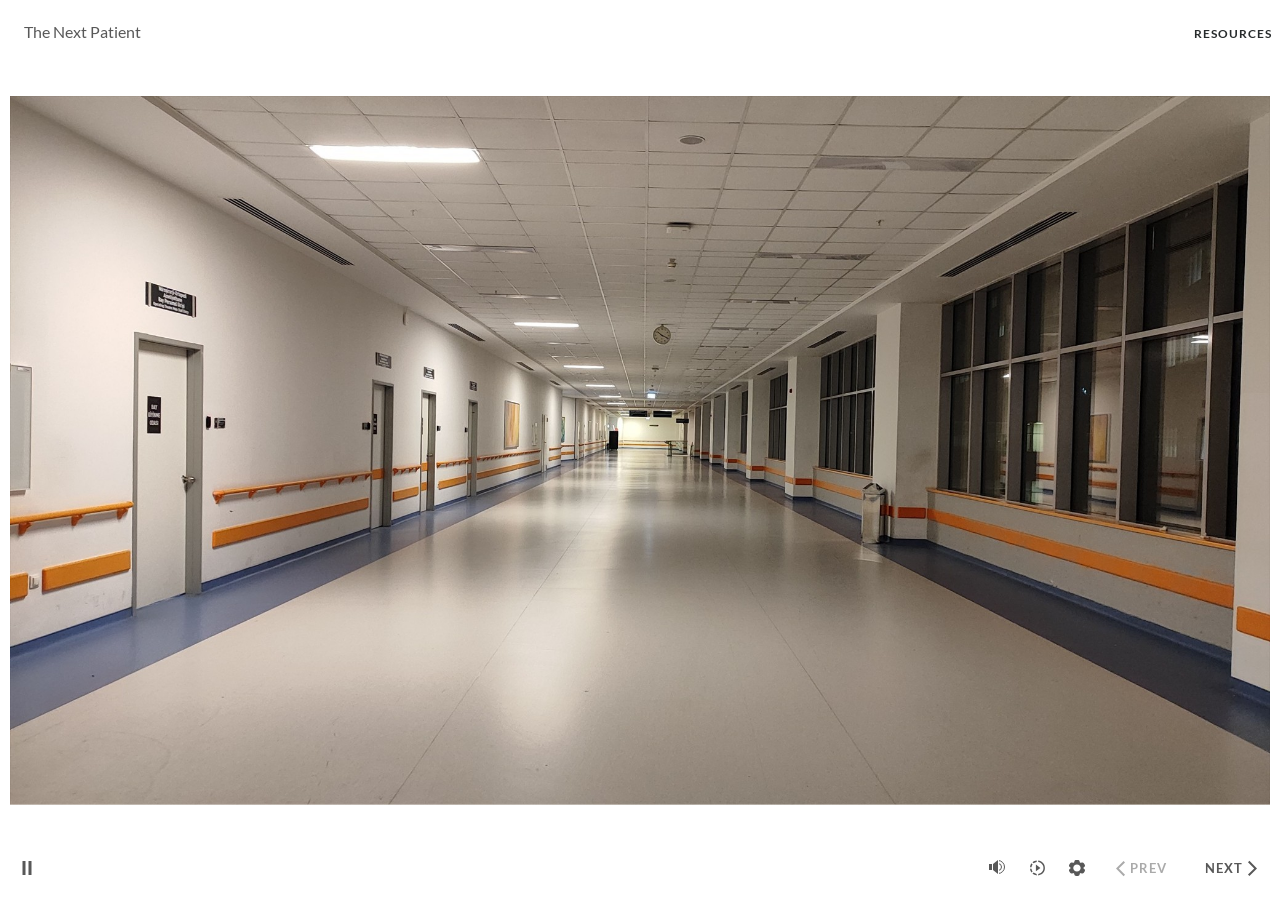
==== commit 2d6d02ea: "Add files via upload" ====
--- a/story.html
+++ b/story.html
@@ -37,7 +37,7 @@
       aid: 'aid|6ab2eda1-05ac-5f25-b421-7ead1c97d7e1',
       cid: '32c3f5c1-2625-41d5-a9d0-18026ccf9404',
       playerVersion: '3.118.37034.0',
-      publishTimestamp: '2026-06-10T00:47:49.8222255Z',
+      publishTimestamp: '2026-06-16T22:50:05.2404263Z',
       maxIosVideoElements: 10,
       connectionSettings: { message: 'You%20are%20offline.%20Trying%20to%20reconnect...', useDarkTheme: true, mode: 'disabled' },
       hasFeature: function(feature) {
--- a/html5/data/css/output.min.css
+++ b/html5/data/css/output.min.css
@@ -1,36 +1,54 @@
 @font-face {
-  font-family: 'LatoBold Charset1_ Bold2D8C2DC6';
+  font-family: 'LatoBold Charset1_ Bold39CC349D';
   src: url('[data-uri]');
   font-style: normal;
   font-weight: bold;
 }
 @font-face {
-  font-family: 'Lato Charset1_ 6ePHUVAz237AF536';
+  font-family: 'Lato Charset1_ 5WGtxQXx6DB9664A';
   src: url('[data-uri]');
   font-style: normal;
   font-weight: normal;
 }
 @font-face {
-  font-family: 'Georgia Charset1_ 5xEaN6C5580AA';
+  font-family: 'Calibri Charset1_ 5oojrE47D0F72';
+  src: url('[data-uri]');
+  font-style: normal;
+  font-weight: normal;
+}
+@font-face {
+  font-family: 'CalibriBold CharsetBoldCE82D139';
+  src: url('[data-uri]');
+  font-style: normal;
+  font-weight: bold;
+}
+@font-face {
+  font-family: 'Georgia Charset1_ 6WxMbB356C5E6';
   src: url('[data-uri]');
   font-style: normal;
   font-weight: normal;
 }
 @font-face {
-  font-family: 'Calibri Charset1_ 66lrAF9883677';
-  src: url('[data-uri]');
+  font-family: 'Open SansBold CharsBold071534AD';
+  src: url('[data-uri]');
+  font-style: normal;
+  font-weight: bold;
+}
+@font-face {
+  font-family: 'CalibriItalic ChaItalic53C76098';
+  src: url('[data-uri]');
   font-style: normal;
   font-weight: normal;
 }
 @font-face {
-  font-family: 'CalibriBold CharsetBold862FBBC3';
-  src: url('[data-uri]');
-  font-style: normal;
-  font-weight: bold;
-}
-@font-face {
-  font-family: 'Open SansBold CharsBold02F46B6C';
-  src: url('[data-uri]');
+  font-family: 'Calibri Charset0_v2mWipD31519F7';
+  src: url('[data-uri]